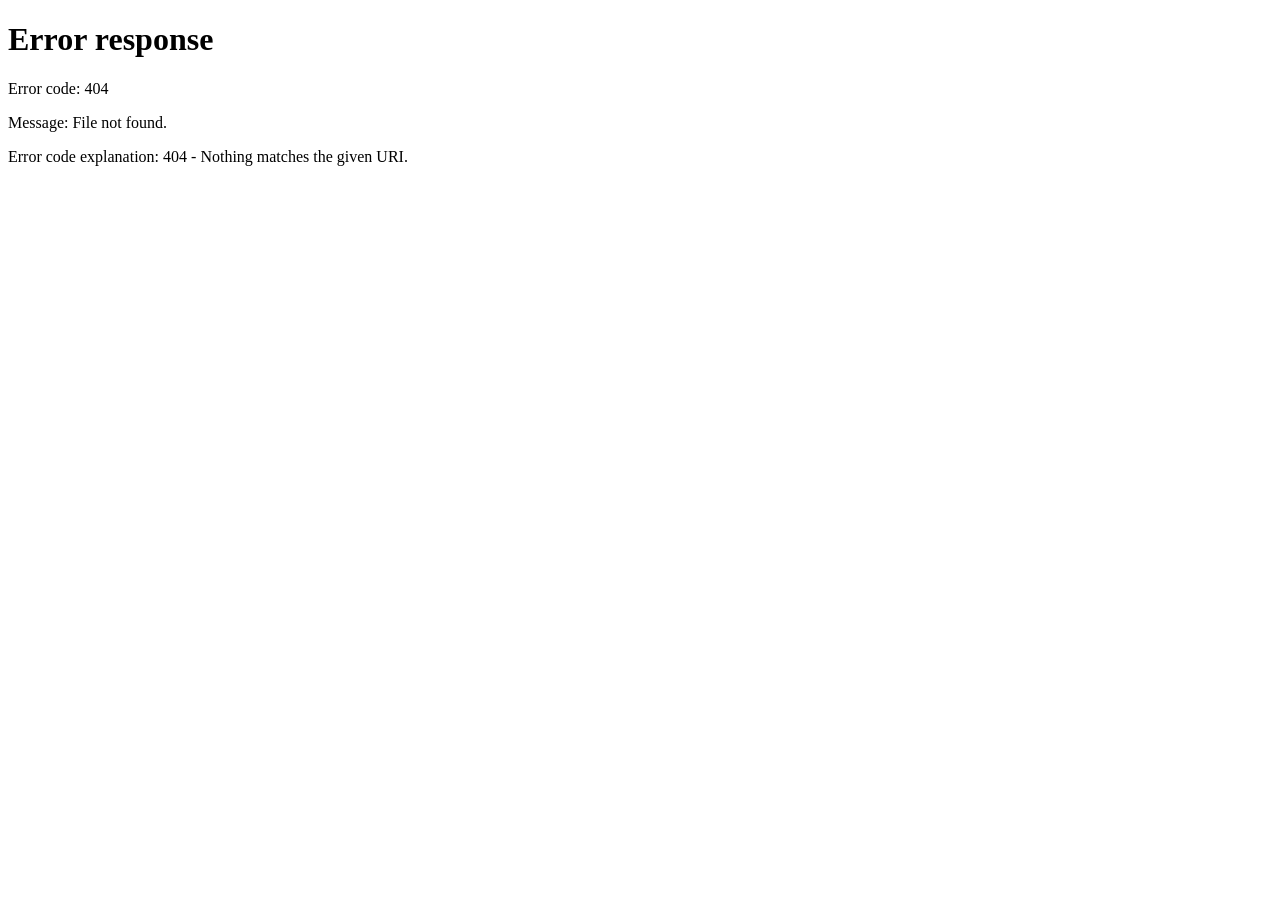
==== studio.html @ c56b009a "Add files via upload" ====
<!doctype html>
<html lang="en">
<head>
<meta charset="utf-8" />
<meta name="viewport" content="width=device-width, initial-scale=1" />
<title>Studio — AI Propulsion.</title>
<link rel="preconnect" href="https://fonts.googleapis.com" />
<link rel="preconnect" href="https://fonts.gstatic.com" crossorigin />
<link href="https://fonts.googleapis.com/css2?family=Instrument+Serif:ital@0;1&family=IBM+Plex+Sans:wght@400;500;600&family=IBM+Plex+Mono:wght@400;500;600&display=swap" rel="stylesheet" />
<link rel="stylesheet" href="/styles.css" />
<style>
  body { background: var(--paper); }

  .app { min-height: 100vh; display: grid; grid-template-columns: 248px minmax(0, 1fr); }

  /* ─── Sidebar ─── */
  .sidebar {
    background: var(--ink); color: var(--paper);
    padding: 22px 16px;
    display: flex; flex-direction: column; gap: 4px;
    position: sticky; top: 0; height: 100vh; overflow-y: auto;
  }
  .sidebar .brand {
    display: inline-flex; align-items: center; gap: 10px;
    margin-bottom: 28px; padding: 6px 10px; text-decoration: none;
  }
  .sidebar .brand svg { display: block; }
  .sidebar .brand .wordmark { font-size: 17px; color: var(--paper); }
  .sidebar .brand .wordmark .dot { color: var(--blue-sky); }
  .demo-badge-dark {
    display: inline-block; padding: 3px 7px;
    background: rgba(101, 160, 220, 0.16); border: 1px solid rgba(101, 160, 220, 0.32);
    color: var(--blue-sky); font-family: var(--font-mono);
    font-size: 9px; font-weight: 600; letter-spacing: 0.22em;
    text-transform: uppercase; border-radius: 3px; margin-left: 4px;
  }
  .nav-label {
    font-family: var(--font-mono); font-size: 9px; font-weight: 500;
    letter-spacing: 0.22em; text-transform: uppercase;
    color: rgba(255,255,255,0.32); padding: 16px 12px 8px;
  }
  .nav-item {
    display: flex; align-items: center; justify-content: space-between; gap: 10px;
    padding: 9px 12px; border-radius: 5px;
    color: rgba(255,255,255,0.72); text-decoration: none;
    font-size: 13.5px; font-weight: 500; line-height: 1.2;
    transition: all 0.15s ease;
  }
  .nav-item:hover { background: rgba(255,255,255,0.04); color: var(--paper); }
  .nav-item.active {
    background: rgba(101, 160, 220, 0.10); color: var(--paper);
    border-left: 2px solid var(--blue-sky); padding-left: 10px;
  }
  .nav-item .badge {
    background: var(--blue-sky); color: var(--ink);
    font-family: var(--font-mono); font-size: 10px; font-weight: 700;
    padding: 1px 6px; border-radius: 8px; line-height: 1.4;
  }
  .sidebar-foot {
    margin-top: auto; padding-top: 16px; border-top: 1px solid var(--rule-light);
    display: flex; flex-direction: column; gap: 4px;
  }
  .user-block {
    padding: 12px; border-radius: 6px;
    background: rgba(255,255,255,0.04); margin-bottom: 8px;
    display: flex; gap: 10px; align-items: center;
  }
  .user-avatar {
    width: 36px; height: 36px; border-radius: 50%;
    background: var(--blue-royal); color: var(--paper);
    display: flex; align-items: center; justify-content: center;
    font-family: var(--font-display); font-style: italic;
    font-size: 15px; flex-shrink: 0;
  }
  .user-info { flex: 1; line-height: 1.15; min-width: 0; }
  .user-info .name {
    font-family: var(--font-sans); font-size: 13.5px; font-weight: 600;
    color: var(--paper); white-space: nowrap; overflow: hidden; text-overflow: ellipsis;
  }
  .user-info .email {
    font-family: var(--font-mono); font-size: 9.5px;
    color: rgba(255,255,255,0.5); letter-spacing: 0.04em;
    white-space: nowrap; overflow: hidden; text-overflow: ellipsis;
    margin-top: 2px;
  }

  /* ─── Main ─── */
  .main { padding: 32px 40px 80px; min-width: 0; }
  .topline {
    display: flex; align-items: center; justify-content: space-between;
    margin-bottom: 4px; gap: 16px;
  }
  .topline .crumbs {
    font-family: var(--font-mono); font-size: 11px;
    letter-spacing: 0.14em; text-transform: uppercase;
    color: rgba(20,24,31,0.45);
  }
  .topline .ts {
    font-family: var(--font-mono); font-size: 11px; color: rgba(20,24,31,0.5);
  }
  .topline .ts .live {
    display: inline-block; width: 6px; height: 6px; border-radius: 50%;
    background: #4ade80; margin-right: 6px;
    box-shadow: 0 0 0 3px rgba(74,222,128,0.18);
  }
  .page-h {
    display: flex; align-items: baseline; justify-content: space-between;
    margin: 4px 0 28px; gap: 24px;
  }
  .page-h h1 {
    font-family: var(--font-display); font-style: italic; font-weight: 400;
    font-size: clamp(36px, 4vw, 48px);
    line-height: 1.0; letter-spacing: -0.02em;
    color: var(--ink); margin: 0;
  }
  .page-h h1 em { color: var(--blue-royal); font-style: italic; }
  .page-h .greeting {
    color: var(--ink-2); font-size: 14px; line-height: 1.5;
    text-align: right;
  }

  /* ─── KPI cards ─── */
  .kpi-grid {
    display: grid; grid-template-columns: repeat(4, 1fr); gap: 12px;
    margin-bottom: 32px;
  }
  .kpi {
    border: 1px solid var(--rule); background: #ffffff;
    padding: 18px; border-radius: 6px; transition: all 0.15s ease;
  }
  .kpi:hover { border-color: var(--ink); transform: translateY(-1px); }
  .kpi .label {
    font-family: var(--font-mono); font-size: 10px; font-weight: 500;
    letter-spacing: 0.18em; text-transform: uppercase;
    color: rgba(20,24,31,0.55); margin-bottom: 10px;
  }
  .kpi .value {
    font-family: var(--font-display); font-style: italic; font-weight: 400;
    font-size: 38px; line-height: 1; letter-spacing: -0.02em; color: var(--ink);
  }
  .kpi .value .unit {
    font-family: var(--font-mono); font-style: normal; font-size: 12px;
    color: var(--blue-royal); margin-left: 5px; vertical-align: 5px;
  }
  .kpi .trend {
    margin-top: 8px; font-family: var(--font-mono); font-size: 10.5px;
    color: rgba(20,24,31,0.5); letter-spacing: 0.06em;
  }
  .kpi .trend.up { color: #4a8c64; }

  /* ─── Two-col ─── */
  .columns {
    display: grid; grid-template-columns: 1.4fr 1fr; gap: 20px;
    margin-bottom: 32px;
  }
  @media (max-width: 1100px) { .columns { grid-template-columns: 1fr; } }

  /* ─── Cards ─── */
  .card {
    background: #ffffff; border: 1px solid var(--rule);
    border-radius: 6px; overflow: hidden;
  }
  .card .card-h {
    display: flex; align-items: center; justify-content: space-between;
    padding: 14px 18px; border-bottom: 1px solid var(--rule);
  }
  .card .card-h h3 {
    font-family: var(--font-display); font-style: italic; font-weight: 400;
    font-size: 19px; line-height: 1.0; letter-spacing: -0.015em;
    color: var(--ink); margin: 0;
  }
  .card .card-h .ct {
    font-family: var(--font-mono); font-size: 10px;
    letter-spacing: 0.18em; color: rgba(20,24,31,0.5); text-transform: uppercase;
  }
  .card .card-h .ct .num { color: var(--blue-royal); font-weight: 600; }

  /* ─── Inbox / pending list ─── */
  .inbox-list { display: flex; flex-direction: column; }
  .inbox-item {
    padding: 16px 18px; border-bottom: 1px solid var(--rule);
    cursor: pointer; transition: background 0.15s ease;
  }
  .inbox-item:last-child { border-bottom: 0; }
  .inbox-item:hover { background: var(--paper-warm); }
  .inbox-item .row1 {
    display: flex; align-items: baseline; justify-content: space-between;
    gap: 12px; margin-bottom: 4px;
  }
  .inbox-item .client-name {
    font-family: var(--font-display); font-style: italic; font-weight: 400;
    font-size: 18px; color: var(--ink); letter-spacing: -0.015em;
  }
  .inbox-item .since {
    font-family: var(--font-mono); font-size: 10.5px;
    letter-spacing: 0.06em; color: rgba(20,24,31,0.5);
  }
  .inbox-item .row2 {
    color: var(--ink-2); font-size: 13px; line-height: 1.5;
    margin: 4px 0 12px;
  }
  .inbox-item .row3 {
    display: flex; align-items: center; justify-content: space-between; gap: 12px;
  }
  .inbox-item .meta-row { display: flex; gap: 12px; flex-wrap: wrap; }
  .inbox-item .chip {
    font-family: var(--font-mono); font-size: 9.5px;
    letter-spacing: 0.12em; color: var(--ink-2); text-transform: uppercase;
  }
  .inbox-item .chip strong {
    color: var(--ink); font-family: var(--font-sans); font-weight: 600;
    text-transform: none; font-size: 12px; letter-spacing: normal; margin-left: 4px;
  }
  .inbox-item .actions { display: flex; gap: 6px; }
  .btn-sm {
    padding: 6px 11px; font-size: 12px; border-radius: 4px;
    border: 1px solid var(--rule); background: #ffffff; color: var(--ink);
    cursor: pointer; font-family: var(--font-sans); font-weight: 500;
    text-decoration: none; line-height: 1; transition: all 0.15s ease;
    white-space: nowrap;
  }
  .btn-sm:hover { border-color: var(--ink); }
  .btn-sm.primary {
    background: var(--blue-royal); color: var(--paper); border-color: var(--blue-royal);
  }
  .btn-sm.primary:hover { background: var(--blue-deep); }
  .btn-sm.danger { color: #b85c5c; border-color: rgba(184, 92, 92, 0.4); }
  .btn-sm.danger:hover { border-color: #b85c5c; }

  /* ─── API connections ─── */
  .api-list { padding: 4px 0; }
  .api-row {
    display: grid; grid-template-columns: 24px 1fr auto auto;
    gap: 12px; padding: 12px 18px;
    align-items: center; border-bottom: 1px solid var(--rule);
  }
  .api-row:last-child { border-bottom: 0; }
  .api-status {
    width: 8px; height: 8px; border-radius: 50%; justify-self: center;
  }
  .api-status.on  { background: #4ade80; box-shadow: 0 0 0 3px rgba(74,222,128,0.18); }
  .api-status.off { background: rgba(20,24,31,0.15); }
  .api-name {
    font-family: var(--font-sans); font-size: 13.5px; color: var(--ink);
    font-weight: 500;
  }
  .api-name .sub {
    display: block; font-family: var(--font-mono); font-size: 10px;
    color: rgba(20,24,31,0.5); margin-top: 2px; font-weight: 400;
    letter-spacing: 0.04em;
  }
  .api-state {
    font-family: var(--font-mono); font-size: 10px;
    letter-spacing: 0.14em; text-transform: uppercase;
  }
  .api-state.on  { color: #4a8c64; }
  .api-state.off { color: rgba(20,24,31,0.45); }

  /* ─── Activity feed ─── */
  .feed { list-style: none; padding: 0; margin: 0; }
  .feed li {
    display: grid; grid-template-columns: 86px 1fr;
    gap: 14px; padding: 12px 18px;
    border-bottom: 1px solid var(--rule); align-items: baseline;
  }
  .feed li:last-child { border-bottom: 0; }
  .feed .when {
    font-family: var(--font-mono); font-size: 10.5px;
    letter-spacing: 0.06em; color: rgba(20,24,31,0.5); text-transform: uppercase;
  }
  .feed .what { font-size: 13px; color: var(--ink); line-height: 1.5; }
  .feed .what strong { color: var(--ink); }
  .feed .what code {
    font-family: var(--font-mono); font-size: 11.5px;
    background: var(--paper-warm); padding: 2px 6px;
    border-radius: 3px; color: var(--ink-2);
  }

  /* ─── Scratchpad ─── */
  .scratchpad { padding: 14px 18px; }
  .scratchpad textarea {
    width: 100%; min-height: 130px;
    background: var(--paper-warm); border: 1px solid var(--rule);
    border-radius: 4px; padding: 12px;
    font-family: var(--font-mono); font-size: 12.5px;
    color: var(--ink); line-height: 1.55;
    resize: vertical; outline: none;
    transition: all 0.15s ease;
  }
  .scratchpad textarea:focus {
    border-color: var(--blue-royal);
    box-shadow: 0 0 0 3px rgba(14, 114, 217, 0.12);
    background: #ffffff;
  }
  .scratchpad .save-line {
    margin-top: 8px;
    font-family: var(--font-mono); font-size: 10px;
    color: rgba(20,24,31,0.5); letter-spacing: 0.08em;
    text-transform: uppercase;
  }
  .scratchpad .save-line.saved { color: #4a8c64; }

  @media (max-width: 880px) {
    .app { grid-template-columns: 1fr; }
    .sidebar { position: static; height: auto; }
    .main { padding: 24px; }
    .kpi-grid { grid-template-columns: repeat(2, 1fr); }
  }
</style>
</head>
<body>

<div class="app">

  <!-- ─── SIDEBAR ─── -->
  <aside class="sidebar">
    <a href="/" class="brand">
      <svg viewBox="-50 -50 100 100" width="22" height="22" xmlns="http://www.w3.org/2000/svg" style="overflow:visible">
        <g transform="rotate(-10)">
          <g stroke="#65A0DC" stroke-width="3.2" stroke-linecap="round" fill="none">
            <path d="M 0 -5 Q 5 -20 0 -36"/>
            <path d="M 0 -5 Q 5 -20 0 -36" transform="rotate(120)"/>
            <path d="M 0 -5 Q 5 -20 0 -36" transform="rotate(240)"/>
          </g>
          <g fill="#65A0DC">
            <circle cx="0" cy="-38" r="6"/>
            <circle cx="0" cy="-38" r="6" transform="rotate(120)"/>
            <circle cx="0" cy="-38" r="6" transform="rotate(240)"/>
            <circle r="4.5"/>
          </g>
        </g>
      </svg>
      <span class="wordmark">AI Propulsion<span class="dot">.</span></span>
      <span class="demo-badge-dark">Demo</span>
    </a>

    <div class="nav-label">Workspace</div>
    <a class="nav-item active" href="/studio.html"><span>Dashboard</span></a>
    <a class="nav-item" href="/studio/projects.html"><span>Projects</span><span class="badge">28</span></a>
    <a class="nav-item" href="#"><span>Clients</span><span class="badge" id="nav-clients-ct">0</span></a>
    <a class="nav-item" href="/studio/pipeline.html"><span>Inbox</span><span class="badge" id="nav-inbox-ct">0</span></a>
    <a class="nav-item" href="/studio/checklist.html"><span>Checklist</span></a>
    <a class="nav-item" href="/chat"><span>Onboarding chat</span></a>
    <a class="nav-item" href="#"><span>Sessions</span></a>

    <div class="nav-label">Knowledge</div>
    <a class="nav-item" href="/studio/education.html"><span>Education</span><span class="badge">8</span></a>
    <a class="nav-item" href="/studio/notes.html"><span>Notes</span></a>

    <div class="sidebar-foot">
      <div class="user-block">
        <div class="user-avatar" id="user-initials">··</div>
        <div class="user-info">
          <p class="name" id="user-name">Loading…</p>
          <span class="email" id="user-email">…</span>
        </div>
      </div>
      <a class="nav-item" href="#"><span>Settings</span></a>
      <a class="nav-item" href="#" id="sign-out-btn"><span>Sign out</span></a>
    </div>
  </aside>

  <!-- ─── MAIN ─── -->
  <main class="main">

    <div class="topline">
      <span class="crumbs">Studio · <span id="crumb-workspace">workspace</span> · Dashboard</span>
      <span class="ts"><span class="live"></span>Live · last sync 12s ago</span>
    </div>

    <div class="page-h">
      <h1>Welcome back, <em id="greeting-name">there</em>.</h1>
      <span class="greeting" id="greeting-sub">Loading your workspace…</span>
    </div>

    <!-- KPIs -->
    <div class="kpi-grid" id="kpi-grid"></div>

    <!-- TWO COLUMNS -->
    <div class="columns">

      <!-- LEFT: Pending review / personal action -->
      <section class="card">
        <header class="card-h">
          <h3 id="left-card-title">Pending review</h3>
          <span class="ct" id="left-card-ct"><span class="num">0</span> items</span>
        </header>
        <div class="inbox-list" id="left-list"></div>
      </section>

      <!-- RIGHT: Personal API connections -->
      <section class="card">
        <header class="card-h">
          <h3>Your API connections</h3>
          <span class="ct"><span class="num" id="api-ct">0</span> active</span>
        </header>
        <div class="api-list" id="api-list"></div>
      </section>

    </div>

    <!-- ACTIVITY FEED -->
    <section class="card" style="margin-bottom: 24px;">
      <header class="card-h">
        <h3>Your recent activity</h3>
        <span class="ct">Last 24h</span>
      </header>
      <ul class="feed" id="feed"></ul>
    </section>

    <!-- SCRATCHPAD -->
    <section class="card">
      <header class="card-h">
        <h3>Scratchpad</h3>
        <span class="ct">Saved per-user · localStorage</span>
      </header>
      <div class="scratchpad">
        <textarea id="scratchpad-text" placeholder="Quick notes, todos, scratch ideas — saves as you type."></textarea>
        <div class="save-line" id="save-line">Not saved yet</div>
      </div>
    </section>

  </main>
</div>

<script>
(function () {
  // ─── User directory ───
  const DIRECTORY = {
    'piero@me.com': {
      name: 'Piero Pereira', firstName: 'Piero', initials: 'PP',
      role: 'Founder', workspace: 'piero',
      greeting: 'Two prospects are waiting on your review.',
      kpis: [
        { label: 'Active clients', value: '4', unit: '', trend: '+1 this month', up: true },
        { label: 'Pending review', value: '2', unit: 'inbox', trend: 'Oldest 1 day' },
        { label: 'In discovery', value: '1', unit: '', trend: 'Call booked Fri' },
        { label: 'Monthly retainer', value: '$2.8', unit: 'k', trend: '+$800 from last mo', up: true },
      ],
      leftCardTitle: 'Pending review',
      leftItems: [],
      apis: [
        { name: 'Anthropic / Claude API', sub: 'org · ai-propulsion · sonnet-4-6, opus-4-7', state: 'on' },
        { name: 'OpenAI', sub: 'fallback for embeddings only', state: 'on' },
        { name: 'Stripe', sub: 'invoicing + retainer billing', state: 'on' },
        { name: 'Notion', sub: 'client knowledge bases', state: 'on' },
        { name: 'Slack', sub: 'team coordination', state: 'off' },
        { name: 'HubSpot', sub: 'lead CRM', state: 'off' },
        { name: 'Local MCP · scout', sub: 'daily research agent', state: 'on' },
      ],
      activity: [
        { when: '1d ago', html: '<strong>Meraki</strong> · approved manager-flow handoff. <code>handoff-week-3</code>' },
        { when: '2d ago', html: 'Drafted v2 proposal for <strong>Northwind Bakery</strong>.' },
      ],
      navCounts: { clients: 3, inbox: 1 },
    },
    'piero1@me.com': null,
    'enzo@meraki.com': {
      name: 'Enzo Pereira', firstName: 'Enzo', initials: 'EP',
      role: 'Engineer', workspace: 'enzo',
      greeting: 'You have 2 active builds and 1 PR awaiting review.',
      kpis: [
        { label: 'Active builds', value: '2', unit: '', trend: 'Meraki + Northwind' },
        { label: 'Commits today', value: '14', unit: '', trend: '+6 from yesterday', up: true },
        { label: 'Open PRs', value: '1', unit: '', trend: 'Awaiting Piero review' },
        { label: 'Sessions running', value: '3', unit: 'live', trend: 'localhost:3002 +2' },
      ],
      leftCardTitle: 'Your active builds',
      leftItems: [
        { name: 'Meraki Realty', since: 'Working since Tue',
          desc: 'Worker portal supplies module · Spanish polish in progress. Manager dashboard handoff approved this week.',
          chips: [['Branch','feat/supplies-v2'],['Files','12'],['Tests','passing']],
          actions: [['Open repo',''],['Live logs',''],['Push →','primary']] },
        { name: 'Northwind Bakery', since: 'Started yesterday',
          desc: 'Architecture v2 — order routing system. Discovery brief is in clients/northwind/context/. Eval set scaffolded.',
          chips: [['Branch','main'],['Files','3'],['Status','planning']],
          actions: [['Open repo',''],['Open notes',''],['Continue →','primary']] },
      ],
      apis: [
        { name: 'Anthropic / Claude API', sub: 'personal key · claude-sonnet-4-6', state: 'on' },
        { name: 'GitHub', sub: 'pereiraenzo204-crypto · 2 active repos', state: 'on' },
        { name: 'Local MCP servers', sub: 'fs, git, web-search', state: 'on' },
        { name: 'Vercel', sub: 'meraki-platform · auto-deploy', state: 'on' },
        { name: 'Postgres (Neon)', sub: 'meraki staging db', state: 'on' },
        { name: 'Stripe', sub: 'sandbox keys only', state: 'off' },
        { name: 'Notion', sub: 'personal docs', state: 'off' },
      ],
      activity: [
        { when: '1h ago', html: 'Pushed <code>feat/supplies-v2</code> to <strong>Meraki</strong> · 6 files changed.' },
        { when: '3h ago', html: 'Ran eval suite for <strong>Meraki worker portal</strong>. <code>27/27 passing</code>' },
        { when: '6h ago', html: 'Started <strong>Northwind</strong> architecture draft. Scaffolded eval harness.' },
        { when: '1d ago', html: 'Updated MCP filesystem server to v0.4 · faster brief reads.' },
      ],
      navCounts: { clients: 2, inbox: 0 },
    },
  };
  DIRECTORY['piero1@me.com'] = DIRECTORY['piero@me.com'];

  function fallbackUser(email) {
    const handle = (email.split('@')[0] || 'dev');
    const name = handle.charAt(0).toUpperCase() + handle.slice(1);
    return {
      name: name, firstName: name, initials: (handle[0] || '?').toUpperCase() + (handle[1] || '·').toUpperCase(),
      role: 'Developer', workspace: handle,
      greeting: 'No personalized data yet — ask Piero to provision your workspace.',
      kpis: [
        { label: 'Active clients', value: '0', unit: '', trend: 'None assigned' },
        { label: 'Pending review', value: '0', unit: 'inbox', trend: '—' },
        { label: 'Sessions', value: '0', unit: '', trend: '—' },
        { label: 'API connections', value: '1', unit: '', trend: 'Default Claude only' },
      ],
      leftCardTitle: 'Get started',
      leftItems: [
        { name: 'Your workspace is empty', since: 'just now',
          desc: 'Ask Piero or Enzo to assign you to clients and provision your API keys. Once that\'s done your dashboard will populate automatically.',
          chips: [['Status','pending']],
          actions: [['Email Piero','primary']] },
      ],
      apis: [
        { name: 'Anthropic / Claude API', sub: 'shared studio key (rate-limited)', state: 'on' },
        { name: 'GitHub', sub: 'not connected', state: 'off' },
        { name: 'Stripe', sub: 'not connected', state: 'off' },
        { name: 'Notion', sub: 'not connected', state: 'off' },
      ],
      activity: [
        { when: 'just now', html: 'Signed into the studio for the first time. Welcome.' },
      ],
      navCounts: { clients: 0, inbox: 0 },
    };
  }

  let userRecord;
  try { userRecord = JSON.parse(localStorage.getItem('aip_studio_user') || 'null'); }
  catch (_) { userRecord = null; }

  if (!userRecord || !userRecord.email) {
    window.location.href = '/sign-in/developer.html';
    return;
  }

  const email = userRecord.email.toLowerCase();
  const profile = DIRECTORY[email] || fallbackUser(email);

  document.getElementById('user-initials').textContent = profile.initials;
  document.getElementById('user-name').textContent = profile.name;
  document.getElementById('user-email').textContent = email;
  document.getElementById('greeting-name').textContent = profile.firstName;
  document.getElementById('greeting-sub').textContent = profile.greeting;
  document.getElementById('crumb-workspace').textContent = profile.workspace;
  document.getElementById('nav-clients-ct').textContent = profile.navCounts.clients;
  document.getElementById('nav-inbox-ct').textContent = profile.navCounts.inbox;

  const kpiHtml = profile.kpis.map(k => `
    <div class="kpi">
      <div class="label">${k.label}</div>
      <div class="value">${k.value}${k.unit ? '<span class="unit">' + k.unit + '</span>' : ''}</div>
      <div class="trend ${k.up ? 'up' : ''}">${k.trend}</div>
    </div>
  `).join('');
  document.getElementById('kpi-grid').innerHTML = kpiHtml;

  document.getElementById('left-card-title').textContent = profile.leftCardTitle;
  document.getElementById('left-card-ct').innerHTML = `<span class="num">${profile.leftItems.length}</span> items`;
  const leftHtml = profile.leftItems.map(item => {
    const chipsHtml = item.chips.map(([k,v]) => `<span class="chip">${k} <strong>${v}</strong></span>`).join('');
    const actionsHtml = item.actions.map(([label,cls]) => `<a href="#" class="btn-sm ${cls}">${label}</a>`).join('');
    return `
      <div class="inbox-item">
        <div class="row1">
          <span class="client-name">${item.name}</span>
          <span class="since">${item.since}</span>
        </div>
        <p class="row2">${item.desc}</p>
        <div class="row3">
          <div class="meta-row">${chipsHtml}</div>
          <div class="actions">${actionsHtml}</div>
        </div>
      </div>
    `;
  }).join('');
  document.getElementById('left-list').innerHTML = leftHtml;

  const apiHtml = profile.apis.map(a => `
    <div class="api-row">
      <span class="api-status ${a.state}"></span>
      <span class="api-name">${a.name}<span class="sub">${a.sub}</span></span>
      <span class="api-state ${a.state}">${a.state === 'on' ? 'Connected' : 'Off'}</span>
      <a href="#" class="btn-sm">${a.state === 'on' ? 'Manage' : 'Connect'}</a>
    </div>
  `).join('');
  document.getElementById('api-list').innerHTML = apiHtml;
  document.getElementById('api-ct').textContent = profile.apis.filter(a => a.state === 'on').length;

  const feedHtml = profile.activity.map(e => `
    <li>
      <span class="when">${e.when}</span>
      <span class="what">${e.html}</span>
    </li>
  `).join('');
  document.getElementById('feed').innerHTML = feedHtml;

  // Per-user scratchpad
  const padKey = 'aip_studio_scratchpad__' + email;
  const padEl = document.getElementById('scratchpad-text');
  const saveLine = document.getElementById('save-line');
  padEl.value = localStorage.getItem(padKey) || '';
  if (padEl.value) {
    saveLine.textContent = 'Saved locally · ' + new Date().toLocaleTimeString();
    saveLine.classList.add('saved');
  }
  let saveTimer = null;
  padEl.addEventListener('input', () => {
    saveLine.textContent = 'Saving…';
    saveLine.classList.remove('saved');
    clearTimeout(saveTimer);
    saveTimer = setTimeout(() => {
      localStorage.setItem(padKey, padEl.value);
      saveLine.textContent = 'Saved locally · ' + new Date().toLocaleTimeString();
      saveLine.classList.add('saved');
    }, 400);
  });

  document.getElementById('sign-out-btn').addEventListener('click', (e) => {
    e.preventDefault();
    localStorage.removeItem('aip_studio_user');
    window.location.href = '/sign-in/developer.html';
  });
})();
</script>

</body>
</html>
---- styles.css ----
/* AI Propulsion — shared brand styles
   Canonical values from AI_PROPULSION_BRAND_KIT.md
*/

:root {
  --ink:           #14181F;
  --ink-2:         #2B3140;
  --paper:         #FAFAF7;
  --paper-warm:    #EFEBE0;

  --blue-whisper:  #D7E5F4;
  --blue-sky:      #65A0DC;
  --blue-royal:    #0E72D9;
  --blue-deep:     #054FA8;
  --blue-midnight: #03306E;

  --rule:          rgba(20, 24, 31, 0.12);
  --rule-strong:   rgba(20, 24, 31, 0.25);
  --rule-light:    rgba(255, 255, 255, 0.10);

  --font-display: "Instrument Serif", Georgia, serif;
  --font-sans:    "IBM Plex Sans", system-ui, sans-serif;
  --font-mono:    "IBM Plex Mono", ui-monospace, monospace;
}

* { box-sizing: border-box; }
html, body { margin: 0; padding: 0; }

body {
  background: var(--paper);
  color: var(--ink);
  font-family: var(--font-sans);
  font-size: 15px;
  line-height: 1.55;
  -webkit-font-smoothing: antialiased;
  -moz-osx-font-smoothing: grayscale;
}

a {
  color: var(--blue-royal);
  text-decoration: none;
  transition: color 0.15s ease;
}
a:hover { color: var(--blue-deep); }

.container { max-width: 1080px; margin: 0 auto; padding: 0 28px; }
.narrow    { max-width: 760px; }

/* — Wordmark — */
.wordmark {
  font-family: var(--font-display);
  font-style: italic;
  font-size: 22px;
  letter-spacing: -0.015em;
  color: var(--ink);
  line-height: 1;
  white-space: nowrap;
}
.wordmark .dot {
  font-style: normal;
  color: var(--blue-royal);
}

/* — Meta labels (mono uppercase) — */
.meta {
  font-family: var(--font-mono);
  font-size: 10px;
  font-weight: 500;
  letter-spacing: 0.18em;
  text-transform: uppercase;
  color: var(--ink-2);
}
.meta.blue   { color: var(--blue-royal); }
.meta.muted  { color: rgba(20, 24, 31, 0.55); }
.meta.on-ink { color: rgba(255, 255, 255, 0.55); }

/* — Nav — */
.nav {
  position: sticky;
  top: 0;
  z-index: 50;
  background: rgba(250, 250, 247, 0.86);
  backdrop-filter: saturate(140%) blur(10px);
  -webkit-backdrop-filter: saturate(140%) blur(10px);
  border-bottom: 1px solid var(--rule);
}
.nav-inner {
  display: flex;
  align-items: center;
  justify-content: space-between;
  height: 68px;
}
.brand { display: flex; align-items: center; gap: 12px; }
.brand svg { display: block; }
.nav-links {
  display: flex;
  align-items: center;
  gap: 32px;
}
.nav-links a {
  color: var(--ink);
  font-size: 14px;
  font-weight: 500;
}
.nav-links a:hover { color: var(--blue-royal); }
.nav-links a.active { color: var(--blue-royal); }

/* — Buttons — */
.btn {
  display: inline-flex;
  align-items: center;
  gap: 10px;
  padding: 11px 20px;
  font-family: var(--font-sans);
  font-size: 13.5px;
  font-weight: 500;
  line-height: 1;
  cursor: pointer;
  border-radius: 4px;
  transition: all 0.15s ease;
  border: 1px solid transparent;
  white-space: nowrap;
}
.btn-primary { background: var(--ink); color: var(--paper); }
.btn-primary:hover { background: var(--ink-2); color: var(--paper); }

.btn-royal { background: var(--blue-royal); color: var(--paper); }
.btn-royal:hover { background: var(--blue-deep); color: var(--paper); }

.btn-ghost {
  background: transparent;
  color: var(--ink);
  border-color: var(--rule);
}
.btn-ghost:hover { border-color: var(--ink); color: var(--ink); }

.btn-large {
  padding: 16px 28px;
  font-size: 15px;
  border-radius: 6px;
}

@media (max-width: 760px) {
  .nav-links a:not(.btn) { display: none; }
}

/* — Section heads — */
.section-head {
  display: grid;
  grid-template-columns: 200px 1fr;
  gap: 64px;
  align-items: start;
  margin-bottom: 56px;
}
.section-head h2 {
  font-family: var(--font-display);
  font-style: italic;
  font-weight: 400;
  font-size: clamp(32px, 4.2vw, 46px);
  line-height: 1.05;
  letter-spacing: -0.02em;
  color: var(--ink);
  margin: 0;
  max-width: 720px;
}
.section-head h2 em {
  color: var(--blue-royal);
  font-style: italic;
}
.section-head .label-col {
  padding-top: 12px;
  border-top: 1px solid var(--ink);
}
.section-head .label-col .meta { margin-bottom: 8px; display: block; }
.section-head .label-col p {
  font-size: 13px;
  color: var(--ink-2);
  margin: 12px 0 0;
  line-height: 1.55;
}

@media (max-width: 900px) {
  .section-head { grid-template-columns: 1fr; gap: 20px; }
}

/* — Hero — */
.hero {
  padding: 96px 0 64px;
  border-bottom: 1px solid var(--rule);
}
.hero-meta {
  display: flex;
  align-items: center;
  gap: 14px;
  margin-bottom: 28px;
  flex-wrap: wrap;
}
.hero-meta .pill {
  display: inline-flex;
  align-items: center;
  gap: 8px;
  padding: 4px 10px;
  background: var(--blue-whisper);
  border-radius: 4px;
  color: var(--blue-deep);
  font-family: var(--font-mono);
  font-size: 10px;
  font-weight: 500;
  letter-spacing: 0.14em;
  text-transform: uppercase;
}
.hero-meta .pill::before {
  content: "";
  width: 6px;
  height: 6px;
  border-radius: 50%;
  background: var(--blue-royal);
}
.hero h1 {
  font-family: var(--font-display);
  font-style: italic;
  font-weight: 400;
  font-size: clamp(40px, 6.4vw, 76px);
  line-height: 1.0;
  letter-spacing: -0.02em;
  color: var(--ink);
  margin: 0;
  max-width: 880px;
}
.hero h1 .pivot,
.hero h1 em {
  font-style: italic;
  color: var(--blue-royal);
}
.hero-sub {
  max-width: 600px;
  margin: 36px 0 0;
  font-size: 17px;
  line-height: 1.55;
  color: var(--ink-2);
}
.hero-ctas {
  display: flex;
  gap: 12px;
  align-items: center;
  margin-top: 44px;
  flex-wrap: wrap;
}
.hero-ctas .next {
  font-family: var(--font-mono);
  font-size: 11px;
  letter-spacing: 0.14em;
  text-transform: uppercase;
  color: rgba(20, 24, 31, 0.5);
  margin-left: 4px;
}

/* — Generic section — */
.section { padding: 96px 0; border-bottom: 1px solid var(--rule); }
.section.tight { padding: 64px 0; }
.section.warm { background: var(--paper-warm); }
.section.ink {
  background: var(--ink);
  color: var(--paper);
}
.section.ink h2,
.section.ink .section-head h2 { color: var(--paper); }
.section.ink .section-head .label-col { border-top-color: rgba(255,255,255,0.4); }

/* — Profile chooser — */
.profiles {
  padding: 96px 0;
  border-bottom: 1px solid var(--rule);
}
.profile-grid {
  display: grid;
  grid-template-columns: 1fr 1fr;
  gap: 24px;
  margin-top: 56px;
}
.profile-card {
  display: flex;
  flex-direction: column;
  background: var(--paper);
  border: 1px solid var(--rule);
  border-radius: 8px;
  padding: 36px;
  text-decoration: none;
  color: var(--ink);
  transition: all 0.2s ease;
  min-height: 320px;
}
.profile-card:hover {
  border-color: var(--ink);
  background: #fff;
  transform: translateY(-2px);
  box-shadow: 0 12px 36px rgba(20, 24, 31, 0.08);
  color: var(--ink);
}
.profile-card .meta { margin-bottom: 24px; display: block; }
.profile-card h3 {
  font-family: var(--font-display);
  font-style: italic;
  font-weight: 400;
  font-size: 38px;
  line-height: 1.0;
  letter-spacing: -0.02em;
  margin: 0 0 14px;
  color: var(--ink);
}
.profile-card h3 em {
  font-style: italic;
  color: var(--blue-royal);
}
.profile-card p {
  font-size: 14.5px;
  color: var(--ink-2);
  line-height: 1.6;
  margin: 0 0 24px;
  flex: 1;
}
.profile-card .row {
  display: flex;
  justify-content: space-between;
  align-items: baseline;
  padding-top: 18px;
  border-top: 1px solid var(--rule);
}
.profile-card .row .go {
  color: var(--blue-royal);
  font-weight: 500;
  font-size: 14px;
}
.profile-card.dark {
  background: var(--ink);
  color: var(--paper);
  border-color: var(--ink);
}
.profile-card.dark h3 { color: var(--paper); }
.profile-card.dark h3 em { color: var(--blue-sky); }
.profile-card.dark p { color: rgba(255,255,255,0.7); }
.profile-card.dark .row { border-top-color: var(--rule-light); }
.profile-card.dark .row .go { color: var(--blue-sky); }
.profile-card.dark:hover {
  background: var(--ink-2);
  color: var(--paper);
}

@media (max-width: 760px) {
  .profile-grid { grid-template-columns: 1fr; }
}

/* — Constitution lists — */
.principle-grid {
  display: grid;
  grid-template-columns: repeat(2, 1fr);
  gap: 0;
  border-top: 1px solid var(--ink);
}
.principle-item {
  padding: 28px 32px 28px 0;
  border-bottom: 1px solid var(--rule);
}
.principle-item:nth-child(odd) { padding-right: 32px; border-right: 1px solid var(--rule); }
.principle-item:nth-child(even) { padding-left: 32px; }
.principle-item .num {
  font-family: var(--font-mono);
  font-size: 11px;
  letter-spacing: 0.18em;
  color: var(--blue-royal);
  font-weight: 500;
}
.principle-item h4 {
  font-family: var(--font-display);
  font-style: italic;
  font-weight: 400;
  font-size: 24px;
  line-height: 1.1;
  letter-spacing: -0.015em;
  color: var(--ink);
  margin: 12px 0 10px;
}
.principle-item p {
  margin: 0;
  color: var(--ink-2);
  font-size: 14.5px;
  line-height: 1.55;
  max-width: 460px;
}

@media (max-width: 760px) {
  .principle-grid { grid-template-columns: 1fr; }
  .principle-item,
  .principle-item:nth-child(odd),
  .principle-item:nth-child(even) {
    padding: 24px 0;
    border-right: 0;
    border-left: 0;
  }
}

/* — Pipeline (stage table) — */
.pipeline {
  width: 100%;
  border-collapse: collapse;
  border-top: 1px solid var(--ink);
}
.pipeline tr {
  border-bottom: 1px solid var(--rule);
  transition: background 0.15s ease;
}
.pipeline tr:hover { background: var(--paper-warm); }
.pipeline td {
  padding: 28px 18px;
  vertical-align: top;
}
.pipeline td:first-child { padding-left: 0; width: 76px; }
.pipeline td:last-child { padding-right: 0; }
.pipeline .num {
  font-family: var(--font-mono);
  font-size: 11px;
  letter-spacing: 0.16em;
  color: var(--blue-royal);
  font-weight: 500;
}
.pipeline .stage {
  font-family: var(--font-display);
  font-style: italic;
  font-weight: 400;
  font-size: 26px;
  line-height: 1.1;
  letter-spacing: -0.015em;
  color: var(--ink);
  width: 260px;
}
.pipeline .stage .tag {
  font-family: var(--font-mono);
  font-size: 9px;
  letter-spacing: 0.18em;
  color: var(--blue-royal);
  text-transform: uppercase;
  font-style: normal;
  display: inline-block;
  margin-left: 8px;
  padding: 3px 7px;
  border: 1px solid var(--blue-royal);
  border-radius: 3px;
  vertical-align: 4px;
  font-weight: 500;
}
.pipeline .desc {
  color: var(--ink-2);
  font-size: 14.5px;
  line-height: 1.55;
  max-width: 540px;
}
.pipeline .who {
  font-family: var(--font-mono);
  font-size: 10.5px;
  color: rgba(20, 24, 31, 0.55);
  letter-spacing: 0.06em;
  text-align: right;
  white-space: nowrap;
}

@media (max-width: 820px) {
  .pipeline td { padding: 18px 8px; }
  .pipeline .stage { width: auto; font-size: 22px; }
  .pipeline .desc { display: none; }
}

/* — Bullet list (philosophy / behavior) — */
.bullet-list {
  list-style: none;
  padding: 0;
  margin: 0;
  border-top: 1px solid var(--ink);
}
.bullet-list li {
  padding: 18px 0;
  border-bottom: 1px solid var(--rule);
  display: grid;
  grid-template-columns: 48px 1fr;
  gap: 16px;
  align-items: start;
  font-size: 15px;
  line-height: 1.55;
  color: var(--ink);
}
.bullet-list li .idx {
  font-family: var(--font-mono);
  font-size: 11px;
  letter-spacing: 0.14em;
  color: var(--blue-royal);
  padding-top: 4px;
}

/* — Specialty grid — */
.specialty-grid {
  display: grid;
  grid-template-columns: repeat(3, 1fr);
  gap: 0;
  border-top: 1px solid var(--ink);
}
.specialty-item {
  padding: 32px 28px 32px 0;
  border-right: 1px solid var(--rule);
  border-bottom: 1px solid var(--rule);
}
.specialty-item:nth-child(3n) { border-right: 0; padding-right: 0; }
.specialty-item:not(:nth-child(3n+1)) { padding-left: 28px; }
.specialty-item h4 {
  font-family: var(--font-display);
  font-style: italic;
  font-weight: 400;
  font-size: 22px;
  line-height: 1.1;
  letter-spacing: -0.015em;
  color: var(--ink);
  margin: 12px 0 12px;
}
.specialty-item p {
  margin: 0;
  color: var(--ink-2);
  font-size: 13.5px;
  line-height: 1.55;
  max-width: 320px;
}
@media (max-width: 900px) {
  .specialty-grid { grid-template-columns: 1fr 1fr; }
  .specialty-item,
  .specialty-item:nth-child(3n) { border-right: 0; padding-right: 28px; }
  .specialty-item:nth-child(odd) { padding-left: 0; }
  .specialty-item:nth-child(even) { padding-left: 28px; border-right: 0; }
}
@media (max-width: 620px) {
  .specialty-grid { grid-template-columns: 1fr; }
  .specialty-item,
  .specialty-item:nth-child(odd),
  .specialty-item:nth-child(even) {
    border-right: 0; border-left: 0; padding: 24px 0;
  }
}

/* — CTA — */
.cta {
  padding: 120px 0;
  background: var(--paper-warm);
  border-bottom: 1px solid var(--rule);
}
.cta-grid {
  display: grid;
  grid-template-columns: 1.3fr 1fr;
  gap: 64px;
  align-items: end;
}
.cta h2 {
  font-family: var(--font-display);
  font-style: italic;
  font-weight: 400;
  font-size: clamp(36px, 5.2vw, 60px);
  line-height: 1.0;
  letter-spacing: -0.02em;
  color: var(--ink);
  margin: 16px 0 0;
  max-width: 640px;
}
.cta h2 em {
  color: var(--blue-royal);
  font-style: italic;
}
.cta-side {
  padding-top: 24px;
  border-top: 1px solid var(--ink);
}
.cta-side p {
  color: var(--ink-2);
  margin: 0 0 24px;
  font-size: 14.5px;
  line-height: 1.6;
}
.cta-side .stack { display: flex; flex-direction: column; gap: 10px; }
.cta-side .stack .btn { width: 100%; justify-content: space-between; }
@media (max-width: 820px) {
  .cta-grid { grid-template-columns: 1fr; gap: 40px; }
}

/* — Big onboard band — */
.onboard-band {
  background: var(--ink);
  color: var(--paper);
  padding: 120px 0;
  text-align: left;
  border-bottom: 1px solid var(--rule-light);
}
.onboard-band .container {
  display: grid;
  grid-template-columns: 1.3fr 1fr;
  gap: 64px;
  align-items: center;
}
.onboard-band h2 {
  font-family: var(--font-display);
  font-style: italic;
  font-weight: 400;
  font-size: clamp(38px, 5.4vw, 64px);
  line-height: 1.0;
  letter-spacing: -0.02em;
  margin: 16px 0 0;
  color: var(--paper);
}
.onboard-band h2 em {
  font-style: italic;
  color: var(--blue-sky);
}
.onboard-band p {
  color: rgba(255, 255, 255, 0.65);
  margin: 0 0 28px;
  font-size: 15px;
  line-height: 1.6;
  max-width: 380px;
}
.onboard-band .btn-royal {
  font-size: 15px;
  padding: 18px 28px;
  border-radius: 6px;
}
@media (max-width: 900px) {
  .onboard-band .container { grid-template-columns: 1fr; gap: 32px; }
}

/* — Footer — */
.footer {
  background: var(--ink);
  color: rgba(250, 250, 247, 0.7);
  padding: 80px 0 36px;
  font-size: 13.5px;
}
.footer .wordmark { color: var(--paper); }
.footer-grid {
  display: grid;
  grid-template-columns: 1.6fr 1fr 1fr 1fr;
  gap: 48px;
  padding-bottom: 56px;
  border-bottom: 1px solid var(--rule-light);
}
.footer-brand p {
  margin: 20px 0 0;
  color: rgba(250, 250, 247, 0.55);
  max-width: 280px;
  line-height: 1.55;
  font-size: 13px;
}
.footer-col h4 {
  font-family: var(--font-mono);
  font-size: 10px;
  font-weight: 500;
  letter-spacing: 0.18em;
  text-transform: uppercase;
  color: rgba(250, 250, 247, 0.4);
  margin: 4px 0 18px;
}
.footer-col ul { list-style: none; padding: 0; margin: 0; display: flex; flex-direction: column; gap: 10px; }
.footer-col a { color: rgba(250, 250, 247, 0.78); font-size: 13.5px; }
.footer-col a:hover { color: var(--blue-sky); }
.footer-bottom {
  padding-top: 28px;
  display: flex;
  justify-content: space-between;
  gap: 16px;
  flex-wrap: wrap;
  color: rgba(250, 250, 247, 0.4);
  font-family: var(--font-mono);
  font-size: 10.5px;
  letter-spacing: 0.1em;
  text-transform: uppercase;
}
@media (max-width: 760px) {
  .footer-grid { grid-template-columns: 1fr 1fr; gap: 36px; }
}

/* — Utility — */
.arrow::after {
  content: "→";
  font-family: var(--font-sans);
  margin-left: 4px;
  transition: transform 0.15s ease;
  display: inline-block;
}
a:hover .arrow::after, .btn:hover .arrow::after { transform: translateX(3px); }
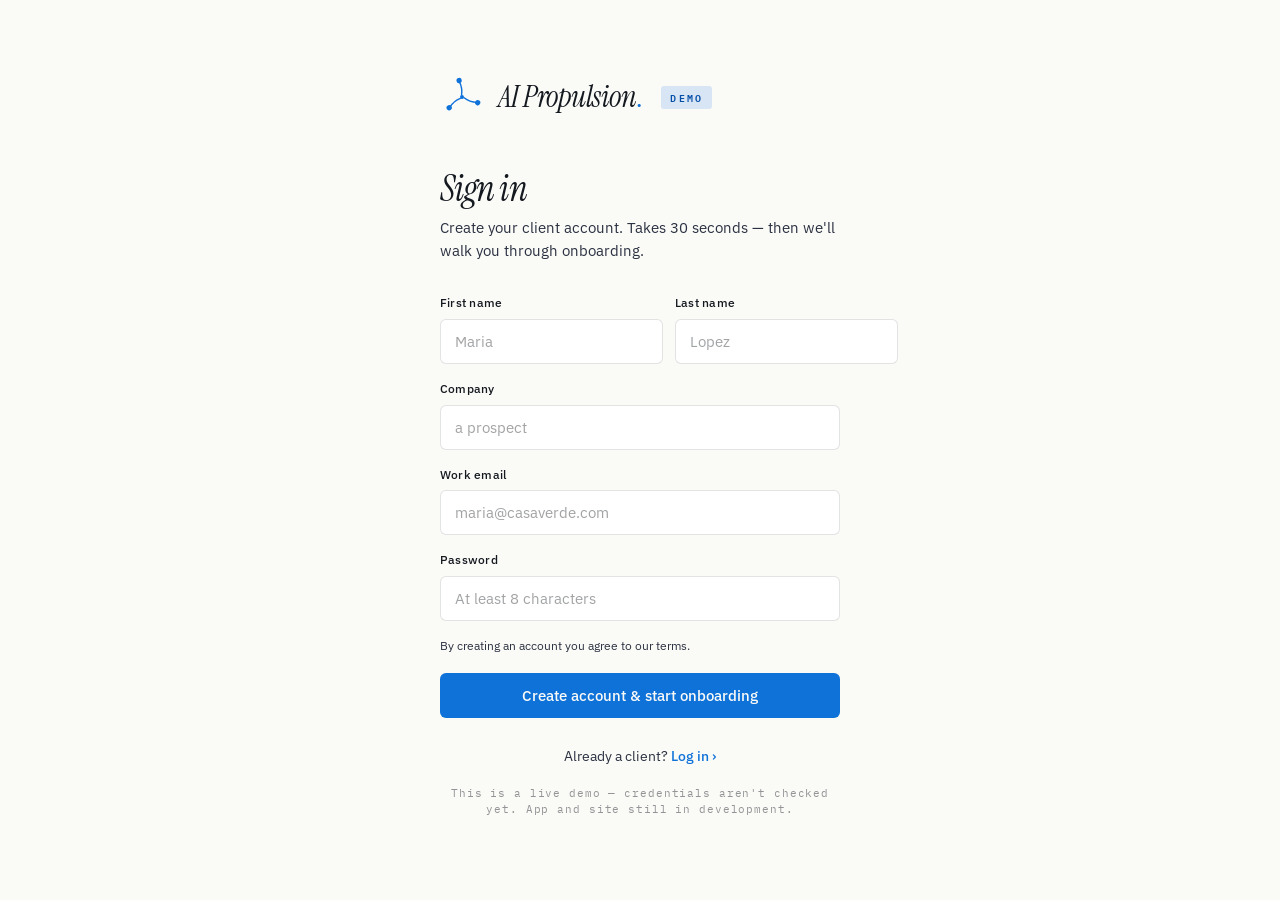
==== commit 525f6761: "Connect agent control center" ====
--- a/studio.html
+++ b/studio.html
@@ -7,7 +7,7 @@
 <link rel="preconnect" href="https://fonts.googleapis.com" />
 <link rel="preconnect" href="https://fonts.gstatic.com" crossorigin />
 <link href="https://fonts.googleapis.com/css2?family=Instrument+Serif:ital@0;1&family=IBM+Plex+Sans:wght@400;500;600&family=IBM+Plex+Mono:wght@400;500;600&display=swap" rel="stylesheet" />
-<link rel="stylesheet" href="/styles.css" />
+<link rel="stylesheet" href="styles.css" />
 <style>
   body { background: var(--paper); }
 
@@ -314,7 +314,7 @@
 
   <!-- ─── SIDEBAR ─── -->
   <aside class="sidebar">
-    <a href="/" class="brand">
+    <a href="index.html" class="brand">
       <svg viewBox="-50 -50 100 100" width="22" height="22" xmlns="http://www.w3.org/2000/svg" style="overflow:visible">
         <g transform="rotate(-10)">
           <g stroke="#65A0DC" stroke-width="3.2" stroke-linecap="round" fill="none">
@@ -335,7 +335,8 @@
     </a>
 
     <div class="nav-label">Workspace</div>
-    <a class="nav-item active" href="/studio.html"><span>Dashboard</span></a>
+    <a class="nav-item active" href="studio.html"><span>Dashboard</span></a>
+    <a class="nav-item" href="agents.html"><span>Agents</span></a>
     <a class="nav-item" href="/studio/projects.html"><span>Projects</span><span class="badge">28</span></a>
     <a class="nav-item" href="#"><span>Clients</span><span class="badge" id="nav-clients-ct">0</span></a>
     <a class="nav-item" href="/studio/pipeline.html"><span>Inbox</span><span class="badge" id="nav-inbox-ct">0</span></a>
@@ -534,7 +535,7 @@
   catch (_) { userRecord = null; }
 
   if (!userRecord || !userRecord.email) {
-    window.location.href = '/sign-in/developer.html';
+    window.location.href = 'sign-in.html';
     return;
   }
 
@@ -623,7 +624,7 @@
   document.getElementById('sign-out-btn').addEventListener('click', (e) => {
     e.preventDefault();
     localStorage.removeItem('aip_studio_user');
-    window.location.href = '/sign-in/developer.html';
+    window.location.href = 'sign-in.html';
   });
 })();
 </script>
